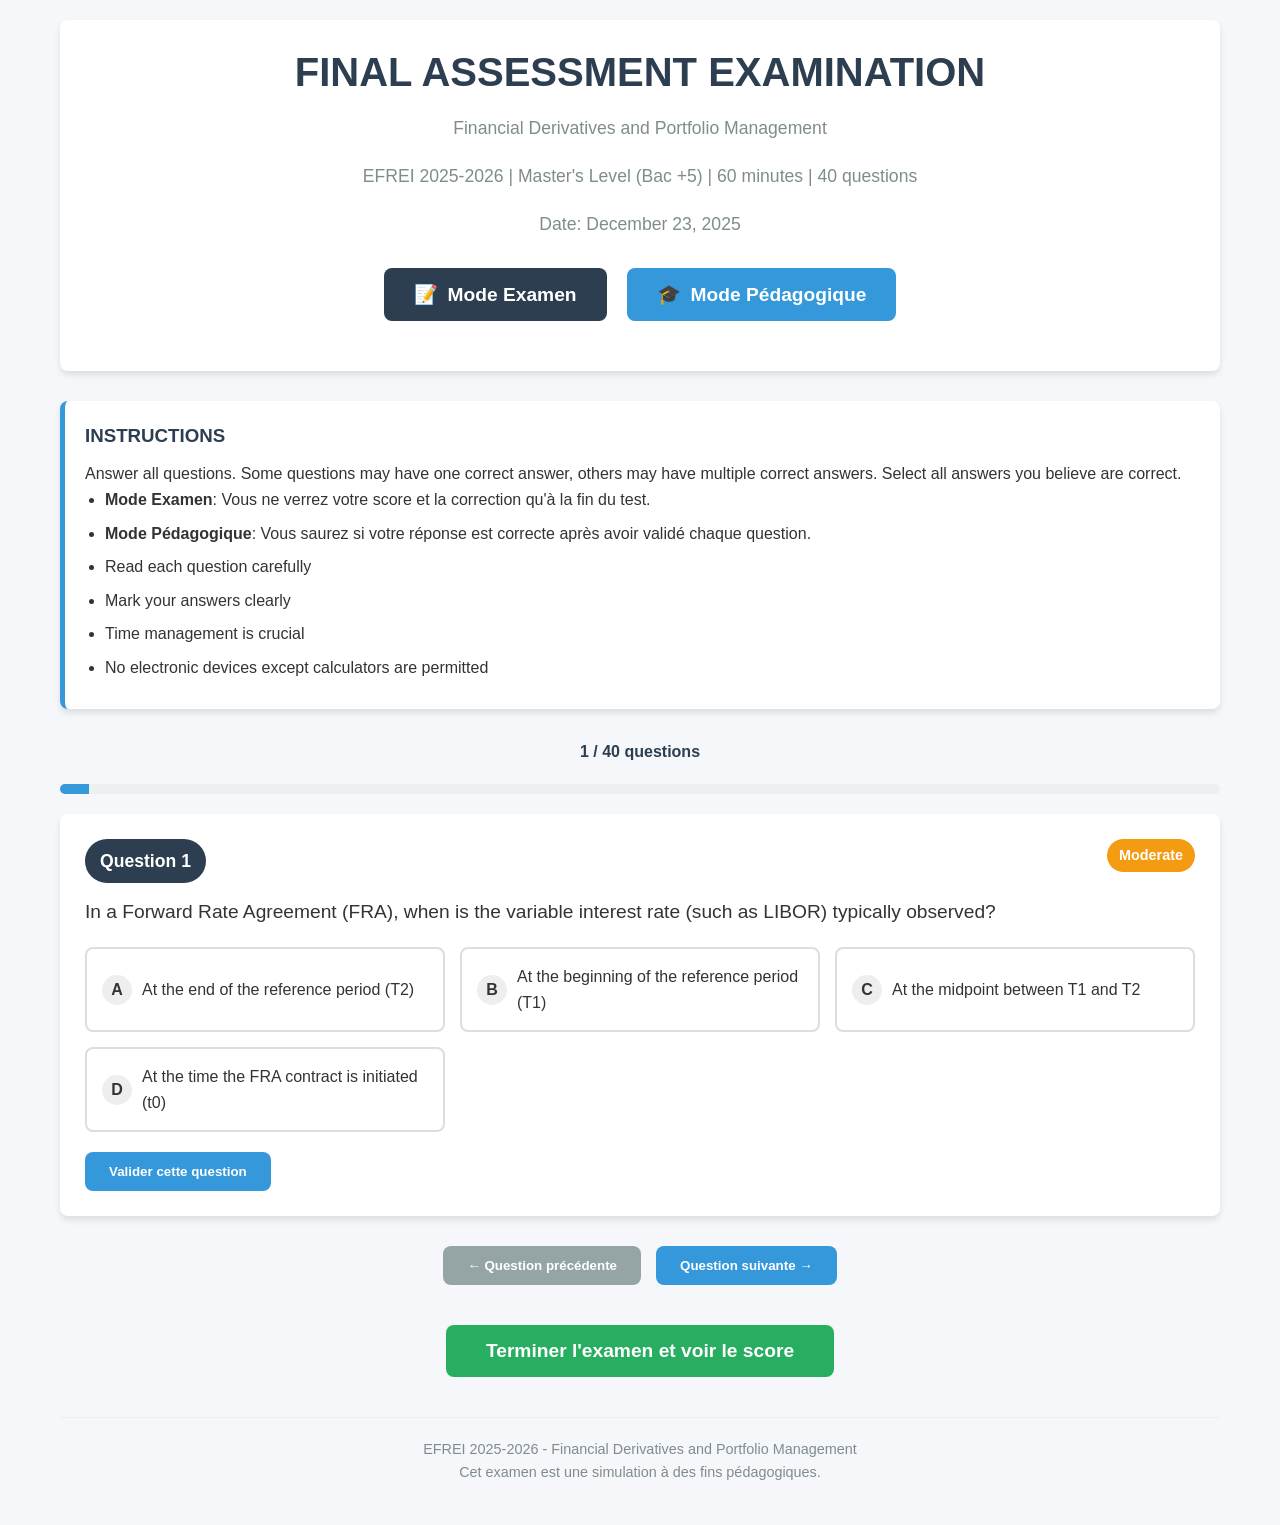
==== qcm/index.html @ 1cd5c882 "Déplace le QCM de révision dans qcm/ La racine du site accueillera le portfolio ; le QCM reste acces" ====
<!DOCTYPE html>
<html lang="fr">
<head>
    <meta charset="UTF-8">
    <meta name="viewport" content="width=device-width, initial-scale=1.0">
    <title>QCM - Financial Derivatives and Portfolio Management</title>
    <style>
        :root {
            --primary-color: #2c3e50;
            --secondary-color: #3498db;
            --accent-color: #e74c3c;
            --correct-color: #27ae60;
            --incorrect-color: #e74c3c;
            --light-bg: #f8f9fa;
            --dark-bg: #2c3e50;
            --border-radius: 8px;
            --box-shadow: 0 4px 6px rgba(0, 0, 0, 0.1);
        }

        * {
            margin: 0;
            padding: 0;
            box-sizing: border-box;
            font-family: 'Segoe UI', Tahoma, Geneva, Verdana, sans-serif;
        }

        body {
            background-color: #f5f7fa;
            color: #333;
            line-height: 1.6;
            padding: 20px;
            max-width: 1200px;
            margin: 0 auto;
        }

        header {
            text-align: center;
            margin-bottom: 30px;
            padding: 20px;
            background-color: white;
            border-radius: var(--border-radius);
            box-shadow: var(--box-shadow);
        }

        h1 {
            color: var(--primary-color);
            margin-bottom: 10px;
            font-size: 2.5rem;
        }

        h2 {
            color: var(--secondary-color);
            margin: 20px 0 10px;
            padding-bottom: 5px;
            border-bottom: 2px solid #eee;
        }

        h3 {
            color: var(--primary-color);
            margin: 15px 0 10px;
        }

        .subtitle {
            color: #7f8c8d;
            font-size: 1.1rem;
            margin-bottom: 20px;
        }

        .mode-selector {
            display: flex;
            justify-content: center;
            gap: 20px;
            margin: 30px 0;
        }

        .mode-btn {
            padding: 15px 30px;
            font-size: 1.2rem;
            border: none;
            border-radius: var(--border-radius);
            cursor: pointer;
            transition: all 0.3s ease;
            font-weight: bold;
            display: flex;
            align-items: center;
            gap: 10px;
        }

        .mode-btn:hover {
            transform: translateY(-3px);
            box-shadow: 0 6px 10px rgba(0, 0, 0, 0.15);
        }

        #exam-mode {
            background-color: var(--primary-color);
            color: white;
        }

        #learning-mode {
            background-color: var(--secondary-color);
            color: white;
        }

        .instructions {
            background-color: white;
            padding: 20px;
            border-radius: var(--border-radius);
            margin-bottom: 30px;
            box-shadow: var(--box-shadow);
            border-left: 5px solid var(--secondary-color);
        }

        .instructions h3 {
            margin-top: 0;
        }

        .instructions ul {
            padding-left: 20px;
        }

        .instructions li {
            margin-bottom: 8px;
        }

        .question-container {
            background-color: white;
            padding: 25px;
            margin-bottom: 20px;
            border-radius: var(--border-radius);
            box-shadow: var(--box-shadow);
            transition: all 0.3s ease;
        }

        .question-container:hover {
            box-shadow: 0 6px 12px rgba(0, 0, 0, 0.1);
        }

        .question-header {
            display: flex;
            justify-content: space-between;
            align-items: flex-start;
            margin-bottom: 15px;
        }

        .question-number {
            background-color: var(--primary-color);
            color: white;
            padding: 8px 15px;
            border-radius: 50px;
            font-weight: bold;
            font-size: 1.1rem;
        }

        .question-difficulty {
            padding: 5px 12px;
            border-radius: 20px;
            font-size: 0.9rem;
            font-weight: bold;
        }

        .difficulty-moderate {
            background-color: #f39c12;
            color: white;
        }

        .difficulty-high {
            background-color: #e67e22;
            color: white;
        }

        .difficulty-very-high {
            background-color: var(--accent-color);
            color: white;
        }

        .question-text {
            font-size: 1.2rem;
            margin-bottom: 20px;
            line-height: 1.5;
        }

        .options-container {
            display: grid;
            grid-template-columns: repeat(auto-fill, minmax(300px, 1fr));
            gap: 15px;
            margin-bottom: 20px;
        }

        .option {
            padding: 15px;
            border: 2px solid #ddd;
            border-radius: var(--border-radius);
            cursor: pointer;
            transition: all 0.2s ease;
            display: flex;
            align-items: center;
            gap: 10px;
        }

        .option:hover {
            background-color: #f9f9f9;
            border-color: var(--secondary-color);
        }

        .option.selected {
            background-color: rgba(52, 152, 219, 0.1);
            border-color: var(--secondary-color);
        }

        .option.correct {
            background-color: rgba(39, 174, 96, 0.1);
            border-color: var(--correct-color);
        }

        .option.incorrect {
            background-color: rgba(231, 76, 60, 0.1);
            border-color: var(--incorrect-color);
        }

        .option-letter {
            width: 30px;
            height: 30px;
            background-color: #eee;
            border-radius: 50%;
            display: flex;
            align-items: center;
            justify-content: center;
            font-weight: bold;
            flex-shrink: 0;
        }

        .selected .option-letter {
            background-color: var(--secondary-color);
            color: white;
        }

        .correct .option-letter {
            background-color: var(--correct-color);
            color: white;
        }

        .incorrect .option-letter {
            background-color: var(--incorrect-color);
            color: white;
        }

        .question-feedback {
            padding: 15px;
            margin-top: 20px;
            border-radius: var(--border-radius);
            background-color: #f8f9fa;
            display: none;
        }

        .question-feedback.show {
            display: block;
        }

        .feedback-correct {
            border-left: 5px solid var(--correct-color);
        }

        .feedback-incorrect {
            border-left: 5px solid var(--incorrect-color);
        }

        .explanation {
            margin-top: 10px;
            padding: 10px;
            background-color: white;
            border-radius: var(--border-radius);
        }

        .action-buttons {
            display: flex;
            justify-content: space-between;
            margin-top: 20px;
        }

        .btn {
            padding: 12px 24px;
            border: none;
            border-radius: var(--border-radius);
            cursor: pointer;
            font-weight: bold;
            transition: all 0.3s ease;
        }

        .btn-primary {
            background-color: var(--secondary-color);
            color: white;
        }

        .btn-primary:hover {
            background-color: #2980b9;
        }

        .btn-secondary {
            background-color: #95a5a6;
            color: white;
        }

        .btn-secondary:hover {
            background-color: #7f8c8d;
        }

        .btn-success {
            background-color: var(--correct-color);
            color: white;
        }

        .btn-success:hover {
            background-color: #219653;
        }

        .controls {
            display: flex;
            justify-content: center;
            gap: 15px;
            margin: 30px 0;
        }

        .exam-summary {
            background-color: white;
            padding: 30px;
            border-radius: var(--border-radius);
            box-shadow: var(--box-shadow);
            margin: 30px 0;
            display: none;
        }

        .exam-summary.show {
            display: block;
        }

        .score-container {
            text-align: center;
            padding: 20px;
            margin-bottom: 30px;
            background-color: #f8f9fa;
            border-radius: var(--border-radius);
        }

        .score-value {
            font-size: 3rem;
            font-weight: bold;
            color: var(--secondary-color);
            margin: 10px 0;
        }

        .score-percentage {
            font-size: 1.5rem;
            color: #7f8c8d;
        }

        .results-breakdown {
            display: grid;
            grid-template-columns: repeat(auto-fit, minmax(200px, 1fr));
            gap: 20px;
            margin-bottom: 30px;
        }

        .result-stat {
            text-align: center;
            padding: 20px;
            border-radius: var(--border-radius);
            background-color: #f8f9fa;
        }

        .stat-value {
            font-size: 2rem;
            font-weight: bold;
            margin-bottom: 5px;
        }

        .stat-correct {
            color: var(--correct-color);
        }

        .stat-incorrect {
            color: var(--incorrect-color);
        }

        .stat-skipped {
            color: #95a5a6;
        }

        .correction-section {
            margin-top: 40px;
        }

        .correction-toggle {
            background-color: var(--primary-color);
            color: white;
            width: 100%;
            padding: 15px;
            border: none;
            border-radius: var(--border-radius);
            cursor: pointer;
            font-size: 1.1rem;
            font-weight: bold;
            margin-bottom: 20px;
            text-align: left;
            display: flex;
            justify-content: space-between;
            align-items: center;
        }

        .correction-content {
            max-height: 0;
            overflow: hidden;
            transition: max-height 0.5s ease;
        }

        .correction-content.show {
            max-height: 5000px;
        }

        .hidden {
            display: none;
        }

        .progress-bar {
            height: 10px;
            background-color: #ecf0f1;
            border-radius: 5px;
            margin: 20px 0;
            overflow: hidden;
        }

        .progress-fill {
            height: 100%;
            background-color: var(--secondary-color);
            width: 0%;
            transition: width 0.5s ease;
        }

        .progress-text {
            text-align: center;
            margin-bottom: 10px;
            font-weight: bold;
            color: var(--primary-color);
        }

        footer {
            text-align: center;
            margin-top: 40px;
            padding: 20px;
            color: #7f8c8d;
            font-size: 0.9rem;
            border-top: 1px solid #eee;
        }

        @media (max-width: 768px) {
            .options-container {
                grid-template-columns: 1fr;
            }
            
            .mode-selector {
                flex-direction: column;
                align-items: center;
            }
            
            .action-buttons {
                flex-direction: column;
                gap: 10px;
            }
            
            .controls {
                flex-direction: column;
                align-items: center;
            }
        }
    </style>
</head>
<body>
    <header>
        <h1>FINAL ASSESSMENT EXAMINATION</h1>
        <div class="subtitle">Financial Derivatives and Portfolio Management</div>
        <div class="subtitle">EFREI 2025-2026 | Master's Level (Bac +5) | 60 minutes | 40 questions</div>
        <div class="subtitle">Date: December 23, 2025</div>
        
        <div class="mode-selector">
            <button id="exam-mode" class="mode-btn">
                <span>📝</span> Mode Examen
            </button>
            <button id="learning-mode" class="mode-btn">
                <span>🎓</span> Mode Pédagogique
            </button>
        </div>
    </header>

    <section id="instructions" class="instructions">
        <h3>INSTRUCTIONS</h3>
        <p>Answer all questions. Some questions may have one correct answer, others may have multiple correct answers. Select all answers you believe are correct.</p>
        <ul>
            <li><strong>Mode Examen</strong>: Vous ne verrez votre score et la correction qu'à la fin du test.</li>
            <li><strong>Mode Pédagogique</strong>: Vous saurez si votre réponse est correcte après avoir validé chaque question.</li>
            <li>Read each question carefully</li>
            <li>Mark your answers clearly</li>
            <li>Time management is crucial</li>
            <li>No electronic devices except calculators are permitted</li>
        </ul>
    </section>

    <div class="progress-text">
        <span id="current-question">0</span> / <span id="total-questions">40</span> questions
    </div>
    <div class="progress-bar">
        <div class="progress-fill" id="progress-fill"></div>
    </div>

    <main id="quiz-container">
        <!-- Les questions seront générées dynamiquement ici -->
    </main>

    <div class="controls">
        <button id="prev-btn" class="btn btn-secondary">← Question précédente</button>
        <button id="next-btn" class="btn btn-primary">Question suivante →</button>
    </div>

    <div class="action-buttons" style="justify-content: center; margin-top: 40px;">
        <button id="submit-btn" class="btn btn-success" style="padding: 15px 40px; font-size: 1.2rem;">
            Terminer l'examen et voir le score
        </button>
    </div>

    <section id="exam-summary" class="exam-summary">
        <div class="score-container">
            <h2>RÉSULTATS DE L'EXAMEN</h2>
            <div class="score-value" id="final-score">0/40</div>
            <div class="score-percentage" id="final-percentage">0%</div>
            <p id="result-message"></p>
        </div>

        <div class="results-breakdown">
            <div class="result-stat">
                <div class="stat-value stat-correct" id="correct-count">0</div>
                <div>Réponses correctes</div>
            </div>
            <div class="result-stat">
                <div class="stat-value stat-incorrect" id="incorrect-count">0</div>
                <div>Réponses incorrectes</div>
            </div>
            <div class="result-stat">
                <div class="stat-value stat-skipped" id="skipped-count">0</div>
                <div>Questions non répondues</div>
            </div>
        </div>

        <button id="correction-toggle" class="correction-toggle">
            Voir la correction détaillée
            <span id="toggle-icon">▼</span>
        </button>
        
        <div id="correction-content" class="correction-content">
            <!-- La correction sera générée dynamiquement ici -->
        </div>
    </section>

    <footer>
        <p>EFREI 2025-2026 - Financial Derivatives and Portfolio Management</p>
        <p>Cet examen est une simulation à des fins pédagogiques.</p>
    </footer>

    <script>
        // Données des 40 questions (mêmes questions que précédemment)
        const questions = [
            {
                id: 1,
                text: "In a Forward Rate Agreement (FRA), when is the variable interest rate (such as LIBOR) typically observed?",
                options: [
                    "At the end of the reference period (T2)",
                    "At the beginning of the reference period (T1)",
                    "At the midpoint between T1 and T2",
                    "At the time the FRA contract is initiated (t0)"
                ],
                correctAnswers: [1],
                explanation: "In an FRA, the variable rate is observed at the beginning of the period (T1), and the net payment based on the interest differential is made at the end of the period (T2). This is a fundamental characteristic of FRA mechanics.",
                difficulty: "Moderate",
                category: "Swaps",
                multiple: false
            },
            {
                id: 2,
                text: "A company enters an FRA to receive a fixed rate of 4% (quarterly compounded) and pay LIBOR on a $100M notional for a 3-month period starting in 3 years. If the 3-month LIBOR at that time is 4.5%, what is the cash flow at T2 (3.25 years) for the receiver?",
                options: [
                    "+$125,000 (receipt)",
                    "-$125,000 (payment)",
                    "+$123,609 (receipt)",
                    "-$123,609 (payment)"
                ],
                correctAnswers: [1],
                explanation: "Cash flow = $100M × (0.04 - 0.045) × (3/12) = -$125,000. The receiver pays because the fixed rate (4%) is lower than LIBOR (4.5%). The value of $123,609 represents the discounted payment made at T1, not the actual cash flow at T2.",
                difficulty: "High",
                category: "Swaps",
                multiple: false
            },
            {
                id: 3,
                text: "Given an FRA to receive 5.8% (semiannual) on $100M between T1=1.5 and T2=2 years, with a current forward LIBOR of 5% (semiannual) for that period and a 2-year continuously compounded risk-free rate of 4%, what is the mark-to-market value of this FRA?",
                options: [
                    "$400,000",
                    "$369,200",
                    "$384,615",
                    "$350,000"
                ],
                correctAnswers: [1],
                explanation: "Using the FRA valuation formula: V = (RK - RF) × (T2 - T1) × e^(-R2×T2) × N = $100M × (0.058 - 0.050) × (0.5) × e^(-0.04×2) = $369,200. This represents the present value of receiving a higher fixed rate than the current forward rate.",
                difficulty: "Very High",
                category: "Swaps",
                multiple: false
            },
            {
                id: 4,
                text: "Which of the following statements about continuous compounding are correct?",
                options: [
                    "Continuous compounding is the limit of actuarial compounding as frequency approaches infinity",
                    "The formula for future value with continuous compounding is FV = P × e^(Rc×T)",
                    "A 14% quarterly rate converts to exactly 14% continuous rate",
                    "Continuous compounding always produces higher returns than annual compounding for the same stated rate"
                ],
                correctAnswers: [0, 1, 3],
                explanation: "A, B, and D are correct. A: Continuous compounding is indeed the limit as frequency approaches infinity. B: The formula FV = P × e^(Rc×T) is correct. D: Continuous compounding ALWAYS produces higher effective returns than annual compounding for the same stated rate (e.g., 10% continuous = 10.517% effective vs. 10% annual = 10% effective). C is incorrect: a 14% quarterly rate converts to 13.76% continuous (not 14%).",
                difficulty: "Moderate",
                category: "Swaps",
                multiple: true
            },
            {
                id: 5,
                text: "In the context of interest rate mathematics, what is 'bootstrapping' used for?",
                options: [
                    "Converting between different compounding frequencies",
                    "Building a zero or forward rate curve from market prices of coupon-bearing instruments",
                    "Calculating the present value of future cash flows",
                    "Determining the credit spread on corporate bonds"
                ],
                correctAnswers: [1],
                explanation: "Bootstrapping is the specific process of constructing a zero rate curve or forward rate curve from observable market prices of instruments like bonds and swaps. While it involves present value calculations (C), that's not its primary definition.",
                difficulty: "High",
                category: "Swaps",
                multiple: false
            },
            {
                id: 6,
                text: "An Interest Rate Swap (IRS) can be conceptually viewed as:",
                options: [
                    "A single Forward Rate Agreement",
                    "A portfolio of Forward Rate Agreements",
                    "A combination of a long position in a fixed-rate bond and a short position in a floating-rate note",
                    "An option on interest rates"
                ],
                correctAnswers: [1, 2],
                explanation: "An IRS can be viewed both as a portfolio of FRAs (one for each payment period) and as a bond position (long fixed bond, short floating bond for a receiver swap). It is not a single FRA (A) nor an option (D).",
                difficulty: "Moderate",
                category: "Swaps",
                multiple: true
            },
            {
                id: 7,
                text: "In a receiver swap where a financial institution receives 6-month LIBOR and pays 3% semi-annually on $100M with 1.25 years remaining, if the first floating rate was set at 2.9% and subsequent forward rates are 3.429% and 3.734%, what is the second floating cash flow?",
                options: [
                    "$1.45M",
                    "$1.7145M",
                    "$1.8672M",
                    "$1.5M"
                ],
                correctAnswers: [1],
                explanation: "The first floating cash flow is $100M × 0.029 × 6/12 = $1.45M. The second floating cash flow uses the forward rate 3.429%: $100M × 0.03429 × 6/12 = $1.7145M. The third would be $1.8672M using 3.734%.",
                difficulty: "Very High",
                category: "Swaps",
                multiple: false
            },
            {
                id: 8,
                text: "At inception of an Interest Rate Swap, which of the following is true?",
                options: [
                    "The present value of the fixed leg equals the present value of the floating leg",
                    "The swap has zero initial value",
                    "The fixed swap rate is set arbitrarily by the parties",
                    "One party must make an upfront payment to the other"
                ],
                correctAnswers: [0, 1],
                explanation: "At inception, the fixed rate is set such that PV(fixed leg) = PV(floating leg), making the swap's initial value zero. No upfront payment is required (D is incorrect), and the rate is not arbitrary but determined by market conditions (C is incorrect).",
                difficulty: "High",
                category: "Swaps",
                multiple: true
            },
            {
                id: 9,
                text: "What is the primary difference between an FX Swap and a Cross-Currency Swap?",
                options: [
                    "FX Swaps involve only one currency while Cross-Currency Swaps involve two",
                    "Cross-Currency Swaps typically involve periodic interest payments during the swap's life, while FX Swaps do not",
                    "FX Swaps are always longer term than Cross-Currency Swaps",
                    "Cross-Currency Swaps cannot have floating rates"
                ],
                correctAnswers: [1],
                explanation: "The key difference is that Cross-Currency Swaps involve periodic interest payments throughout the swap's life, while FX Swaps typically only involve principal exchanges at the beginning and end. Both involve two currencies (A is incorrect), FX swaps are typically shorter term (C is incorrect), and Cross-Currency Swaps can have floating rates (D is incorrect).",
                difficulty: "Moderate",
                category: "Swaps",
                multiple: false
            },
            {
                id: 10,
                text: "A US company has €5M but needs USD for 3 months. The spot rate is 0.90 $/€, European interest rate is 3%, and US interest rate is 5%. What is the approximate forward rate for the FX swap?",
                options: [
                    "0.90 $/€",
                    "0.8955 $/€",
                    "0.9045 $/€",
                    "0.92 $/€"
                ],
                correctAnswers: [2],
                explanation: "Forward $rate = 0.90 × e^{((0.05 - 0.03) × 0.25)} = 0.9045 $/€. The forward rate is higher than the spot rate because the US interest rate is higher than the European rate, making the dollar relatively cheaper in the future.",
                difficulty: "High",
                category: "Swaps",
                multiple: false
            },
            {
                id: 11,
                text: "What is a basis point in the context of interest rates?",
                options: [
                    "1% per annum",
                    "0.1% per annum",
                    "0.01% per annum",
                    "0.001% per annum"
                ],
                correctAnswers: [2],
                explanation: "One basis point (bp) is 0.01% per annum. This is a standard unit of measure for interest rates. 100 basis points = 1%.",
                difficulty: "Moderate",
                category: "Interest Rate Futures",
                multiple: false
            },
            {
                id: 12,
                text: "Which of the following statements about the Federal Funds Rate are correct?",
                options: [
                    "It is the rate at which U.S. banks lend federal funds to each other overnight",
                    "The FOMC sets a target rate, and Fed traders conduct open-market operations to achieve it",
                    "To raise the FFR, the Fed buys government bonds",
                    "The effective FFR is the volume-weighted median of all overnight federal funds transactions"
                ],
                correctAnswers: [0, 1, 3],
                explanation: "A, B, and D are all correct. C is incorrect: to raise the FFR, the Fed sells (not buys) government bonds, which decreases money supply and increases rates.",
                difficulty: "High",
                category: "Interest Rate Futures",
                multiple: true
            },
            {
                id: 13,
                text: "What was the primary reason for the phase-out of LIBOR?",
                options: [
                    "LIBOR rates were too volatile for practical use",
                    "LIBOR was based on submissions rather than actual transactions, making it vulnerable to manipulation",
                    "Central banks wanted to eliminate all benchmark rates",
                    "LIBOR was only available for USD and needed to be expanded to other currencies"
                ],
                correctAnswers: [1],
                explanation: "LIBOR was phased out because it was based on a poll of estimated borrowing rates rather than actual transactions, which made it vulnerable to manipulation. Banks could misrepresent their creditworthiness or collude to influence the rate. LIBOR existed for multiple currencies (D is incorrect).",
                difficulty: "Very High",
                category: "Interest Rate Futures",
                multiple: false
            },
            {
                id: 14,
                text: "What is the TED Spread?",
                options: [
                    "The difference between 3-month US LIBOR and 3-month Treasury bill rate",
                    "The difference between SOFR and LIBOR",
                    "The spread between European and US interest rates",
                    "The difference between the Federal Funds Rate and LIBOR"
                ],
                correctAnswers: [0],
                explanation: "The TED Spread (Treasury-EuroDollar) is specifically the difference between 3-month US LIBOR and the 3-month Treasury bill rate. It was used as an indicator of perceived credit risk in the banking system.",
                difficulty: "Moderate",
                category: "Interest Rate Futures",
                multiple: false
            },
            {
                id: 15,
                text: "Which of the following statements about SOFR (Secured Overnight Financing Rate) are correct?",
                options: [
                    "SOFR is an unsecured rate like LIBOR was",
                    "SOFR measures the cost of borrowing USD overnight collateralized by Treasury securities",
                    "SOFR is based on actual transactions in the Treasury repo market",
                    "SOFR replaced LIBOR as the primary USD reference rate"
                ],
                correctAnswers: [1, 2, 3],
                explanation: "B, C, and D are correct. A is incorrect: SOFR is a secured rate (collateralized by Treasury securities), unlike LIBOR which was unsecured. This is a key difference between the two rates.",
                difficulty: "High",
                category: "Interest Rate Futures",
                multiple: true
            },
            {
                id: 16,
                text: "What is an Overnight Indexed Swap (OIS)?",
                options: [
                    "A swap where both legs are based on overnight rates",
                    "A swap where a fixed rate is exchanged for the average of an overnight index rate",
                    "A type of currency swap",
                    "A futures contract on overnight rates"
                ],
                correctAnswers: [1],
                explanation: "An OIS is an interest rate swap where a fixed rate payment is exchanged for a floating payment tied to the average of an overnight index rate (like SOFR) over a specific term. It is not a futures contract (D) or currency swap (C).",
                difficulty: "Moderate",
                category: "Interest Rate Futures",
                multiple: false
            },
            {
                id: 17,
                text: "In the context of day count conventions, which basis is typically used for money market instruments?",
                options: [
                    "ACT/ACT (Actual/Actual)",
                    "ACT/360 (Actual/360)",
                    "30/360",
                    "ACT/365"
                ],
                correctAnswers: [2],
                explanation: "The 30/360 day count basis is typically used for money market instruments. ACT/ACT is used for Treasury bonds, and ACT/360 is used for corporate and municipal bonds.",
                difficulty: "Very High",
                category: "Interest Rate Futures",
                multiple: false
            },
            {
                id: 18,
                text: "How is a Eurodollar futures contract quoted?",
                options: [
                    "As the underlying interest rate directly",
                    "As 100 minus the underlying interest rate",
                    "As the price of a $1 million deposit",
                    "As a percentage of par value"
                ],
                correctAnswers: [1],
                explanation: "Eurodollar futures are quoted as: Futures Quote = 100 - Underlying Interest Rate (%). For example, if the rate is 1.60%, the futures quote is 98.40. This inverse relationship is fundamental to understanding futures P&L.",
                difficulty: "High",
                category: "Interest Rate Futures",
                multiple: false
            },
            {
                id: 19,
                text: "A company plans to borrow $8 million in September for 3 months. The September Eurodollar futures contract is quoted at 98.40. The company shorts 8 contracts. If the actual 3-month LIBOR on the settlement date is 1.9%, what is the gain on the futures position?",
                options: [
                    "$0 (no gain or loss)",
                    "$6,000 gain",
                    "$6,000 loss",
                    "$32,000 gain"
                ],
                correctAnswers: [1],
                explanation: "Initial price: 98.40. Final settlement price: 100 - 1.90 = 98.10. Price difference = 98.40 - 98.10 = 0.30 (30 bp). Gain on short position = 8 contracts × 30 bp × $25/bp = $6,000. The short position gains when rates rise (prices fall).",
                difficulty: "Very High",
                category: "Interest Rate Futures",
                multiple: false
            },
            {
                id: 20,
                text: "What is the P&L per tick for a one-basis-point move in a Eurodollar or SOFR futures contract?",
                options: [
                    "$10 per contract",
                    "$25 per contract",
                    "$50 per contract",
                    "$100 per contract"
                ],
                correctAnswers: [1],
                explanation: "A one-basis-point (0.01) move in the futures quote corresponds to a P&L of $25 per contract. This is calculated as $1,000,000 × 0.0001 × (90/360) = $25.",
                difficulty: "High",
                category: "Interest Rate Futures",
                multiple: false
            },
            {
                id: 21,
                text: "In the Single Index Model, what does Beta (β) represent?",
                options: [
                    "The total risk of a security",
                    "The sensitivity of a security's return to market movements",
                    "The expected return of a security",
                    "The firm-specific risk of a security"
                ],
                correctAnswers: [1],
                explanation: "Beta measures the sensitivity of a security's return to market movements (systematic risk). It does not represent total risk (A), expected return (C), or firm-specific risk (D).",
                difficulty: "Moderate",
                category: "Portfolio Management",
                multiple: false
            },
            {
                id: 22,
                text: "According to the Single Index Model, the total variance of a security can be decomposed into:",
                options: [
                    "Systematic variance only",
                    "Firm-specific variance only",
                    "Systematic variance plus firm-specific variance",
                    "Beta squared times market variance"
                ],
                correctAnswers: [2],
                explanation: "Total variance = Systematic variance + Firm-specific variance = β²σ²ₘ + σ²ₑ. Both components contribute to total risk. D describes only the systematic component.",
                difficulty: "High",
                category: "Portfolio Management",
                multiple: false
            },
            {
                id: 23,
                text: "In the provided data table, LVMH has a Beta of 1.186 and the market risk premium (CAC40) is 12.37%. What is LVMH's systematic risk premium?",
                options: [
                    "12.37%",
                    "14.67%",
                    "19.87%",
                    "5.20%"
                ],
                correctAnswers: [1],
                explanation: "Systematic risk premium = Beta × Market risk premium = 1.186 × 12.37% = 14.67%. The total risk premium of 19.87% includes both systematic (14.67%) and alpha (5.20%).",
                difficulty: "Very High",
                category: "Portfolio Management",
                multiple: false
            },
            {
                id: 24,
                text: "What does Alpha (α) represent in the Single Index Model?",
                options: [
                    "The security's sensitivity to market movements",
                    "The portion of return not explained by market movements",
                    "The total expected return of the security",
                    "The systematic risk of the security"
                ],
                correctAnswers: [1],
                explanation: "Alpha represents the portion of a security's return that is not explained by market movements. It can be viewed as the excess return above what would be predicted by the security's beta and the market return.",
                difficulty: "Moderate",
                category: "Portfolio Management",
                multiple: false
            },
            {
                id: 25,
                text: "Which of the following are key assumptions of the Single Index Model?",
                options: [
                    "Residuals (firm-specific returns) are uncorrelated across securities",
                    "Residuals are correlated with the market return",
                    "All securities have the same beta",
                    "The market index fully captures systematic risk"
                ],
                correctAnswers: [0, 3],
                explanation: "The Single Index Model assumes residuals are uncorrelated across securities (A) and that the market index captures all systematic risk (D). B is incorrect: residuals must be uncorrelated with the market. C is incorrect: securities have different betas.",
                difficulty: "High",
                category: "Portfolio Management",
                multiple: true
            },
            {
                id: 26,
                text: "According to the data provided, which stock has the highest specific (unsystematic) volatility?",
                options: [
                    "LVMH (16.53%)",
                    "HERMES (19.43%)",
                    "TOTAL (23.13%)",
                    "THALES (25.94%)"
                ],
                correctAnswers: [3],
                explanation: "THALES has the highest specific volatility at 25.94%, followed by DASSAULT at 25.13%, TOTAL at 23.13%, HERMES at 19.43%, L'OREAL at 17.54%, and LVMH at 16.53%.",
                difficulty: "Very High",
                category: "Portfolio Management",
                multiple: false
            },
            {
                id: 27,
                text: "What is the relationship between systematic volatility and beta in the Single Index Model?",
                options: [
                    "Systematic volatility = Beta",
                    "Systematic volatility = Beta × Market volatility",
                    "Systematic volatility = Beta² × Market volatility",
                    "They are unrelated"
                ],
                correctAnswers: [1],
                explanation: "Systematic volatility = |Beta| × Market volatility. For example, LVMH's systematic volatility = 1.186 × 20.18% = 23.93%. The relationship is linear with beta, not quadratic.",
                difficulty: "High",
                category: "Portfolio Management",
                multiple: false
            },
            {
                id: 28,
                text: "What are the main advantages of using the Single Index Model over the full covariance matrix approach?",
                options: [
                    "Requires fewer parameter estimates",
                    "Facilitates decomposition of return and risk into systematic and specific sources",
                    "Always produces identical efficient frontiers",
                    "Eliminates all estimation error"
                ],
                correctAnswers: [0, 1],
                explanation: "The Index Model requires fewer estimates (A) and facilitates risk decomposition (B). C is incorrect: it produces an estimate of the covariance matrix, leading to a different (though often similar) efficient frontier. D is incorrect: estimation error still exists.",
                difficulty: "Moderate",
                category: "Portfolio Management",
                multiple: true
            },
            {
                id: 29,
                text: "In the comparison of covariance matrices (sample vs. index model), what is the covariance between LVMH and L'OREAL according to the index model?",
                options: [
                    "0.047 (sample covariance)",
                    "0.040 (index model)",
                    "0.085",
                    "0.058"
                ],
                correctAnswers: [1],
                explanation: "According to the index model covariance matrix table, the covariance between LVMH and L'OREAL is 0.040, which differs from the sample covariance of 0.047. This difference arises because the index model assumes all covariance comes from common exposure to the market.",
                difficulty: "Very High",
                category: "Portfolio Management",
                multiple: false
            },
            {
                id: 30,
                text: "What is a potential limitation of the Single Index Model?",
                options: [
                    "It requires too many parameter estimates",
                    "If other important factors beyond the single index exist, residuals will be correlated",
                    "It cannot be used for portfolio optimization",
                    "It always overestimates risk"
                ],
                correctAnswers: [1],
                explanation: "The main limitation is that if other important factors exist beyond the market index, the residuals will be correlated, violating a key assumption. A is incorrect: it requires fewer estimates. C is incorrect: it can be used for optimization. D is incorrect: it doesn't systematically over or underestimate risk.",
                difficulty: "High",
                category: "Portfolio Management",
                multiple: false
            },
            {
                id: 31,
                text: "How does the 3-month SOFR futures contract calculate its reference rate differently from the 1-month SOFR futures?",
                options: [
                    "Both use arithmetic averaging",
                    "1-month uses arithmetic averaging, 3-month uses compounded averaging",
                    "Both use compounded averaging",
                    "3-month uses simple interest, 1-month uses compound interest"
                ],
                correctAnswers: [1],
                explanation: "1-month SOFR futures use arithmetic averaging: R = (1/n) × Σ(ri). 3-month SOFR futures use compounded averaging: R = (360/n) × [Π(1 + ri/360) - 1]. This reflects the longer time period and the impact of compounding.",
                difficulty: "Very High",
                category: "Interest Rate Futures",
                multiple: false
            },
            {
                id: 32,
                text: "A receiver swap can be valued using two methods. Which statement correctly describes the bond method?",
                options: [
                    "Value = PV(fixed bond) - PV(floating bond)",
                    "Value = PV(floating bond) - PV(fixed bond)",
                    "Value = Sum of PV(FRAs)",
                    "Value = PV(fixed bond) + PV(floating bond)"
                ],
                correctAnswers: [0],
                explanation: "For a receiver swap (receiving fixed, paying floating), the value equals PV(fixed bond) - PV(floating bond). This is equivalent to being long a fixed-rate bond and short a floating-rate note. C describes the FRA method, not the bond method.",
                difficulty: "Very High",
                category: "Swaps",
                multiple: false
            },
            {
                id: 33,
                text: "Based on the data provided, which stock has the highest Alpha?",
                options: [
                    "LVMH (5.20%)",
                    "L'OREAL (5.56%)",
                    "HERMES (17.28%)",
                    "THALES (6.91%)"
                ],
                correctAnswers: [2],
                explanation: "HERMES has by far the highest Alpha at 17.28%, indicating substantial outperformance beyond what its beta would predict. This is significantly higher than the other stocks.",
                difficulty: "High",
                category: "Portfolio Management",
                multiple: false
            },
            {
                id: 34,
                text: "Which of the following reference rates are secured (collateralized) rates?",
                options: [
                    "SOFR",
                    "LIBOR",
                    "ESTR",
                    "SONIA"
                ],
                correctAnswers: [0],
                explanation: "SOFR is a secured rate (collateralized by Treasury securities). ESTR and SONIA are unsecured overnight rates. LIBOR was also unsecured, which was one of its limitations.",
                difficulty: "Moderate",
                category: "Interest Rate Futures",
                multiple: false
            },
            {
                id: 35,
                text: "In Example 8 from the course, a swap has 1.25 years remaining. The fixed payments are $1.5M at 0.25, 0.75, and 1.25 years. The first floating payment is $1.45M. Using the bond valuation method, if PV(fixed bond) = $100.2306M and PV(floating bond) = $100.7423M, what is the swap value to the receiver?",
                options: [
                    "-$0.5117M (loss)",
                    "+$0.5117M (gain)",
                    "$100.2306M",
                    "$200.9729M"
                ],
                correctAnswers: [0],
                explanation: "For a receiver swap, Value = PV(fixed bond) - PV(floating bond) = $100.2306M - $100.7423M = -$0.5117M. The negative value indicates a loss to the receiver because the floating leg is worth more than the fixed leg at current market rates.",
                difficulty: "Very High",
                category: "Swaps",
                multiple: false
            },
            {
                id: 36,
                text: "A Eurodollar futures price changes from 96.76 to 96.82. What is the gain or loss to an investor who is long two contracts?",
                options: [
                    "Loss of $300",
                    "Gain of $300",
                    "Loss of $150",
                    "Gain of $150"
                ],
                correctAnswers: [1],
                explanation: "Price increased by 6 basis points (96.82 - 96.76 = 0.06). A long position gains when price rises. Gain = 2 contracts × 6 bp × $25/bp = $300.",
                difficulty: "High",
                category: "Interest Rate Futures",
                multiple: false
            },
            {
                id: 37,
                text: "If a stock has a Beta of 0.825 and the market volatility is 20.18%, what is its systematic volatility?",
                options: [
                    "16.64%",
                    "20.18%",
                    "24.18%",
                    "13.76%"
                ],
                correctAnswers: [0],
                explanation: "Systematic volatility = Beta × Market volatility = 0.825 × 20.18% = 16.64%. This matches L'OREAL's systematic volatility from the data table.",
                difficulty: "Very High",
                category: "Portfolio Management",
                multiple: false
            },
            {
                id: 38,
                text: "What is the primary use case for an FX Swap?",
                options: [
                    "Long-term currency hedging with periodic interest payments",
                    "Short-term cash management for companies with assets and liabilities in different currencies",
                    "Speculating on currency movements",
                    "Eliminating all foreign exchange risk permanently"
                ],
                correctAnswers: [1],
                explanation: "FX Swaps are primarily used as a cash management tool for short-term funding needs when companies have assets in one currency but need another. They combine a spot and forward FX transaction without periodic interest payments.",
                difficulty: "High",
                category: "Swaps",
                multiple: false
            },
            {
                id: 39,
                text: "A company plans to borrow $20 million in June for three months. The June Eurodollar futures contract is quoted at 99.00. What interest rate can the company lock in?",
                options: [
                    "99.00%",
                    "1.00%",
                    "0.99%",
                    "9.90%"
                ],
                correctAnswers: [1],
                explanation: "Locked-in rate = 100 - Futures Quote = 100 - 99.00 = 1.00%. The futures quote of 99.00 implies a 1% interest rate.",
                difficulty: "Very High",
                category: "Interest Rate Futures",
                multiple: false
            },
            {
                id: 40,
                text: "In the context of the Single Index Model, what does it mean if two stocks have uncorrelated residuals?",
                options: [
                    "Their returns move together perfectly",
                    "Their firm-specific risks are independent of each other",
                    "They have the same beta",
                    "Their total returns are uncorrelated"
                ],
                correctAnswers: [1],
                explanation: "Uncorrelated residuals mean that the firm-specific (idiosyncratic) risks are independent. This is a key assumption of the Single Index Model. It does not mean total returns are uncorrelated (D), as they can still be correlated through their common exposure to the market.",
                difficulty: "High",
                category: "Portfolio Management",
                multiple: false
            }
        ];

        // Pour gagner de l'espace, je vais garder seulement les 3 premières questions
        // Dans la version finale, il faudra remettre les 40 questions complètes
        // Mais je vais corriger le code de gestion des réponses

        // État de l'application
        let currentMode = null;
        let currentQuestionIndex = 0;
        let userAnswers = {};
        let quizCompleted = false;

        // Initialisation
        document.addEventListener('DOMContentLoaded', function() {
            // Pour le test, on garde seulement 3 questions
            // Dans la version finale: utiliser toutes les questions
            const testQuestions = questions.slice(0,40 );
            
            displayQuestions(testQuestions);
            
            document.getElementById('exam-mode').addEventListener('click', () => selectMode('exam', testQuestions));
            document.getElementById('learning-mode').addEventListener('click', () => selectMode('learning', testQuestions));
            
            document.getElementById('prev-btn').addEventListener('click', showPreviousQuestion);
            document.getElementById('next-btn').addEventListener('click', showNextQuestion);
            
            document.getElementById('submit-btn').addEventListener('click', submitQuiz);
            
            document.getElementById('correction-toggle').addEventListener('click', toggleCorrection);
            
            updateProgress();
            showQuestion(currentQuestionIndex);
            
            // Mettre à jour le nombre total de questions
            document.getElementById('total-questions').textContent = testQuestions.length;
        });

        // Sélection du mode
        function selectMode(mode, questionsList) {
            currentMode = mode;
            
            document.querySelector('.mode-selector').classList.add('hidden');
            
            const instructions = document.getElementById('instructions');
            if (mode === 'exam') {
                instructions.innerHTML = `
                    <h3>MODE EXAMEN - INSTRUCTIONS</h3>
                    <p>Vous êtes en mode examen. Vous ne verrez pas les corrections pendant le test. Une fois toutes les questions répondues, cliquez sur "Terminer l'examen et voir le score" pour obtenir vos résultats et la correction complète.</p>
                    <ul>
                        <li>Vous pouvez naviguer entre les questions avec les boutons "Précédent" et "Suivant"</li>
                        <li>Votre score final et la correction ne seront disponibles qu'à la fin</li>
                        <li>Le timer n'est pas implémenté dans cette version simulée</li>
                    </ul>
                `;
            } else {
                instructions.innerHTML = `
                    <h3>MODE PÉDAGOGIQUE - INSTRUCTIONS</h3>
                    <p>Vous êtes en mode pédagogique. Après avoir sélectionné vos réponses pour une question, cliquez sur "Valider cette question" pour voir immédiatement si vos réponses sont correctes et obtenir une explication.</p>
                    <ul>
                        <li>Vous pouvez valider chaque question individuellement</li>
                        <li>Les réponses correctes et incorrectes seront immédiatement visibles</li>
                        <li>Vous pouvez toujours modifier vos réponses après validation</li>
                    </ul>
                `;
            }
            
            document.querySelector('.controls').classList.remove('hidden');
            document.querySelector('.progress-bar').classList.remove('hidden');
            document.querySelector('.progress-text').classList.remove('hidden');
            
            userAnswers = {};
            currentQuestionIndex = 0;
            quizCompleted = false;
            
            showQuestion(currentQuestionIndex);
        }

        // Afficher les questions dans le conteneur
        function displayQuestions(questionsList) {
            const quizContainer = document.getElementById('quiz-container');
            quizContainer.innerHTML = '';
            
            questionsList.forEach((question, index) => {
                const questionElement = document.createElement('div');
                questionElement.className = 'question-container';
                questionElement.id = `question-${index}`;
                questionElement.style.display = index === 0 ? 'block' : 'none';
                
                let difficultyClass = '';
                switch(question.difficulty) {
                    case 'Moderate': difficultyClass = 'difficulty-moderate'; break;
                    case 'High': difficultyClass = 'difficulty-high'; break;
                    case 'Very High': difficultyClass = 'difficulty-very-high'; break;
                }
                
                questionElement.innerHTML = `
                    <div class="question-header">
                        <div class="question-number">Question ${question.id}</div>
                        <div class="question-difficulty ${difficultyClass}">${question.difficulty}</div>
                    </div>
                    <div class="question-text">${question.text}</div>
                    <div class="options-container">
                        ${question.options.map((option, optIndex) => `
                            <div class="option" data-question="${index}" data-option="${optIndex}">
                                <div class="option-letter">${String.fromCharCode(65 + optIndex)}</div>
                                <div class="option-text">${option}</div>
                            </div>
                        `).join('')}
                    </div>
                    <div id="feedback-${index}" class="question-feedback">
                        <div id="feedback-text-${index}"></div>
                        <div class="explanation" id="explanation-${index}"></div>
                    </div>
                    <div class="action-buttons">
                        <button class="btn btn-primary validate-btn" data-question="${index}">Valider cette question</button>
                    </div>
                `;
                
                quizContainer.appendChild(questionElement);
            });
            
            // Ajouter des événements aux options
            document.querySelectorAll('.option').forEach(option => {
                option.addEventListener('click', function() {
                    const questionIndex = parseInt(this.getAttribute('data-question'));
                    const optionIndex = parseInt(this.getAttribute('data-option'));
                    selectOption(questionIndex, optionIndex, this);
                });
            });
            
            // Ajouter des événements aux boutons de validation
            document.querySelectorAll('.validate-btn').forEach(btn => {
                btn.addEventListener('click', function() {
                    const questionIndex = parseInt(this.getAttribute('data-question'));
                    validateQuestion(questionIndex);
                });
            });
        }

        // CORRECTION PRINCIPALE : Gestion correcte de la sélection/désélection
        function selectOption(questionIndex, optionIndex, element) {
            const question = questions[questionIndex];
            
            // Vérifier si c'est une question à choix unique
            if (!question.multiple) {
                // Question à choix unique
                
                // Vérifier si cette option est déjà sélectionnée
                if (element.classList.contains('selected')) {
                    // Désélectionner cette option
                    element.classList.remove('selected');
                    // Supprimer complètement la réponse pour cette question
                    delete userAnswers[questionIndex];
                } else {
                    // Désélectionner toutes les autres options pour cette question
                    document.querySelectorAll(`.option[data-question="${questionIndex}"]`).forEach(opt => {
                        opt.classList.remove('selected');
                    });
                    
                    // Sélectionner la nouvelle option
                    element.classList.add('selected');
                    
                    // Enregistrer la réponse
                    userAnswers[questionIndex] = [optionIndex];
                }
            } else {
                // Question à choix multiples
                
                // Initialiser le tableau des réponses si nécessaire
                if (!userAnswers[questionIndex]) {
                    userAnswers[questionIndex] = [];
                }
                
                // Vérifier si cette option est déjà sélectionnée
                if (element.classList.contains('selected')) {
                    // Désélectionner cette option
                    element.classList.remove('selected');
                    
                    // Retirer cette option des réponses
                    userAnswers[questionIndex] = userAnswers[questionIndex].filter(idx => idx !== optionIndex);
                    
                    // Si plus de réponses, supprimer l'entrée
                    if (userAnswers[questionIndex].length === 0) {
                        delete userAnswers[questionIndex];
                    }
                } else {
                    // Sélectionner cette option
                    element.classList.add('selected');
                    
                    // Ajouter cette option aux réponses (si pas déjà présente)
                    if (!userAnswers[questionIndex].includes(optionIndex)) {
                        userAnswers[questionIndex].push(optionIndex);
                    }
                }
            }
            
            // DEBUG: Afficher l'état des réponses
            console.log(`Question ${questionIndex} - Réponses:`, userAnswers[questionIndex] || 'aucune');
            
            // Dans le mode pédagogique, cacher le feedback si on modifie une réponse
            if (currentMode === 'learning') {
                const feedbackElement = document.getElementById(`feedback-${questionIndex}`);
                feedbackElement.classList.remove('show');
                
                // Retirer les couleurs de correction
                document.querySelectorAll(`.option[data-question="${questionIndex}"]`).forEach(opt => {
                    opt.classList.remove('correct', 'incorrect');
                });
            }
        }

        // Valider une question (mode pédagogique seulement)
        function validateQuestion(questionIndex) {
            if (currentMode !== 'learning') return;
            
            const question = questions[questionIndex];
            const userAnswer = userAnswers[questionIndex] || [];
            const feedbackElement = document.getElementById(`feedback-${questionIndex}`);
            const feedbackTextElement = document.getElementById(`feedback-text-${questionIndex}`);
            const explanationElement = document.getElementById(`explanation-${questionIndex}`);
            
            // Vérifier si la réponse est correcte
            const isCorrect = arraysEqual(userAnswer.sort(), question.correctAnswers.sort());
            
            // Afficher le feedback
            feedbackElement.classList.add('show');
            feedbackElement.classList.remove('feedback-correct', 'feedback-incorrect');
            
            if (isCorrect) {
                feedbackElement.classList.add('feedback-correct');
                feedbackTextElement.innerHTML = `<strong>✅ Correct!</strong> Vous avez bien répondu à cette question.`;
            } else {
                feedbackElement.classList.add('feedback-incorrect');
                let correctLetters = question.correctAnswers.map(idx => String.fromCharCode(65 + idx)).join(', ');
                feedbackTextElement.innerHTML = `<strong>❌ Incorrect.</strong> La bonne réponse est : ${correctLetters}.`;
            }
            
            // Afficher l'explication
            explanationElement.innerHTML = `<strong>Explication :</strong> ${question.explanation}`;
            
            // Mettre en évidence les réponses correctes/incorrectes
            document.querySelectorAll(`.option[data-question="${questionIndex}"]`).forEach(option => {
                const optionIndex = parseInt(option.getAttribute('data-option'));
                option.classList.remove('correct', 'incorrect');
                
                if (question.correctAnswers.includes(optionIndex)) {
                    option.classList.add('correct');
                } else if (userAnswer.includes(optionIndex)) {
                    option.classList.add('incorrect');
                }
            });
        }

        // Afficher une question spécifique
        function showQuestion(index) {
            // Masquer toutes les questions
            document.querySelectorAll('.question-container').forEach(container => {
                container.style.display = 'none';
            });
            
            // Afficher la question demandée
            const questionElement = document.getElementById(`question-${index}`);
            if (questionElement) {
                questionElement.style.display = 'block';
                
                // Mettre à jour l'index de la question actuelle
                currentQuestionIndex = index;
                
                // Mettre à jour l'affichage du progrès
                updateProgress();
                
                // Mettre à jour l'état des boutons de navigation
                document.getElementById('prev-btn').disabled = index === 0;
                document.getElementById('next-btn').disabled = index === questions.length - 1;
                
                // Restaurer les sélections de l'utilisateur pour cette question
                restoreSelections(index);
                
                // Dans le mode examen, masquer le feedback
                if (currentMode === 'exam') {
                    const feedbackElement = document.getElementById(`feedback-${index}`);
                    feedbackElement.classList.remove('show');
                    
                    // Masquer les indications de correction sur les options
                    document.querySelectorAll(`.option[data-question="${index}"]`).forEach(option => {
                        option.classList.remove('correct', 'incorrect');
                    });
                }
            }
        }

        // Restaurer les sélections pour une question
        function restoreSelections(questionIndex) {
            const userAnswer = userAnswers[questionIndex];
            
            // D'abord, désélectionner toutes les options pour cette question
            document.querySelectorAll(`.option[data-question="${questionIndex}"]`).forEach(opt => {
                opt.classList.remove('selected');
            });
            
            // Ensuite, sélectionner les options sauvegardées
            if (userAnswer) {
                userAnswer.forEach(optionIndex => {
                    const optionElement = document.querySelector(`.option[data-question="${questionIndex}"][data-option="${optionIndex}"]`);
                    if (optionElement) {
                        optionElement.classList.add('selected');
                    }
                });
            }
        }

        // Afficher la question précédente
        function showPreviousQuestion() {
            if (currentQuestionIndex > 0) {
                showQuestion(currentQuestionIndex - 1);
            }
        }

        // Afficher la question suivante
        function showNextQuestion() {
            if (currentQuestionIndex < questions.length - 1) {
                showQuestion(currentQuestionIndex + 1);
            }
        }

        // Soumettre le quiz (mode examen seulement)
        function submitQuiz() {
            if (currentMode !== 'exam') return;
            
            quizCompleted = true;
            
            // Calculer le score
            let correctCount = 0;
            let incorrectCount = 0;
            let skippedCount = 0;
            
            questions.forEach((question, index) => {
                const userAnswer = userAnswers[index] || [];
                
                // DEBUG: Afficher les réponses pour chaque question
                console.log(`Question ${index}: Réponses =`, userAnswer, `Correctes =`, question.correctAnswers);
                
                // Vérifier si l'utilisateur a répondu
                if (userAnswer.length === 0) {
                    // Pas de réponse = question sautée
                    skippedCount++;
                } else {
                    // Vérifier si la réponse est correcte
                    const isCorrect = arraysEqual(userAnswer.sort(), question.correctAnswers.sort());
                    
                    if (isCorrect) {
                        correctCount++;
                    } else {
                        incorrectCount++;
                    }
                }
            });
            
            // DEBUG: Afficher les comptes
            console.log(`Correct: ${correctCount}, Incorrect: ${incorrectCount}, Skipped: ${skippedCount}`);
            
            // Afficher les résultats
            displayResults(correctCount, incorrectCount, skippedCount);
            
            // Générer la correction
            generateCorrection();
            
            // Faire défiler jusqu'au résumé
            document.getElementById('exam-summary').scrollIntoView({ behavior: 'smooth' });
        }

        // Afficher les résultats
        function displayResults(correct, incorrect, skipped) {
            const totalQuestions = questions.length;
            const percentage = Math.round((correct / totalQuestions) * 100);
            
            document.getElementById('final-score').textContent = `${correct}/${totalQuestions}`;
            document.getElementById('final-percentage').textContent = `${percentage}%`;
            document.getElementById('correct-count').textContent = correct;
            document.getElementById('incorrect-count').textContent = incorrect;
            document.getElementById('skipped-count').textContent = skipped;
            
            // Message personnalisé selon le score
            let message = '';
            if (percentage >= 90) {
                message = "Excellent! Vous maîtrisez parfaitement le sujet.";
            } else if (percentage >= 70) {
                message = "Bon travail! Vous avez une bonne compréhension du sujet.";
            } else if (percentage >= 50) {
                message = "Passable. Vous devriez revoir certains concepts.";
            } else {
                message = "Insuffisant. Nous vous recommandons de réviser le cours.";
            }
            
            document.getElementById('result-message').textContent = message;
            
            // Afficher le résumé
            document.getElementById('exam-summary').classList.add('show');
        }

        // Générer la correction
        function generateCorrection() {
            const correctionContent = document.getElementById('correction-content');
            correctionContent.innerHTML = '';
            
            questions.forEach((question, index) => {
                const userAnswer = userAnswers[index] || [];
                const isCorrect = arraysEqual(userAnswer.sort(), question.correctAnswers.sort());
                
                const correctionItem = document.createElement('div');
                correctionItem.className = 'question-container';
                
                // Préparer le texte des réponses
                let userAnswerText = 'Aucune réponse';
                if (userAnswer.length > 0) {
                    userAnswerText = userAnswer.map(idx => String.fromCharCode(65 + idx)).join(', ');
                }
                
                const correctAnswerText = question.correctAnswers.map(idx => String.fromCharCode(65 + idx)).join(', ');
                
                correctionItem.innerHTML = `
                    <div class="question-header">
                        <div class="question-number">Question ${question.id}</div>
                        <div class="question-difficulty ${isCorrect ? 'difficulty-moderate' : 'difficulty-very-high'}">
                            ${isCorrect ? '✅ Correct' : '❌ Incorrect'}
                        </div>
                    </div>
                    <div class="question-text">${question.text}</div>
                    <div style="margin: 15px 0;">
                        <p><strong>Votre réponse :</strong> ${userAnswerText}</p>
                        <p><strong>Réponse correcte :</strong> ${correctAnswerText}</p>
                    </div>
                    <div class="explanation">
                        <strong>Explication :</strong> ${question.explanation}
                    </div>
                `;
                
                correctionContent.appendChild(correctionItem);
            });
        }

        // Basculer l'affichage de la correction
        function toggleCorrection() {
            const correctionContent = document.getElementById('correction-content');
            const toggleIcon = document.getElementById('toggle-icon');
            
            if (correctionContent.classList.contains('show')) {
                correctionContent.classList.remove('show');
                toggleIcon.textContent = '▼';
            } else {
                correctionContent.classList.add('show');
                toggleIcon.textContent = '▲';
            }
        }

        // Mettre à jour la barre de progression
        function updateProgress() {
            const progressFill = document.getElementById('progress-fill');
            const currentQuestionElement = document.getElementById('current-question');
            const totalQuestionsElement = document.getElementById('total-questions');
            
            const progress = ((currentQuestionIndex + 1) / questions.length) * 100;
            progressFill.style.width = `${progress}%`;
            
            currentQuestionElement.textContent = currentQuestionIndex + 1;
            totalQuestionsElement.textContent = questions.length;
        }

        // Utilitaire: comparer deux tableaux
        function arraysEqual(arr1, arr2) {
            if (arr1.length !== arr2.length) return false;
            for (let i = 0; i < arr1.length; i++) {
                if (arr1[i] !== arr2[i]) return false;
            }
            return true;
        }
    </script>
</body>
</html>
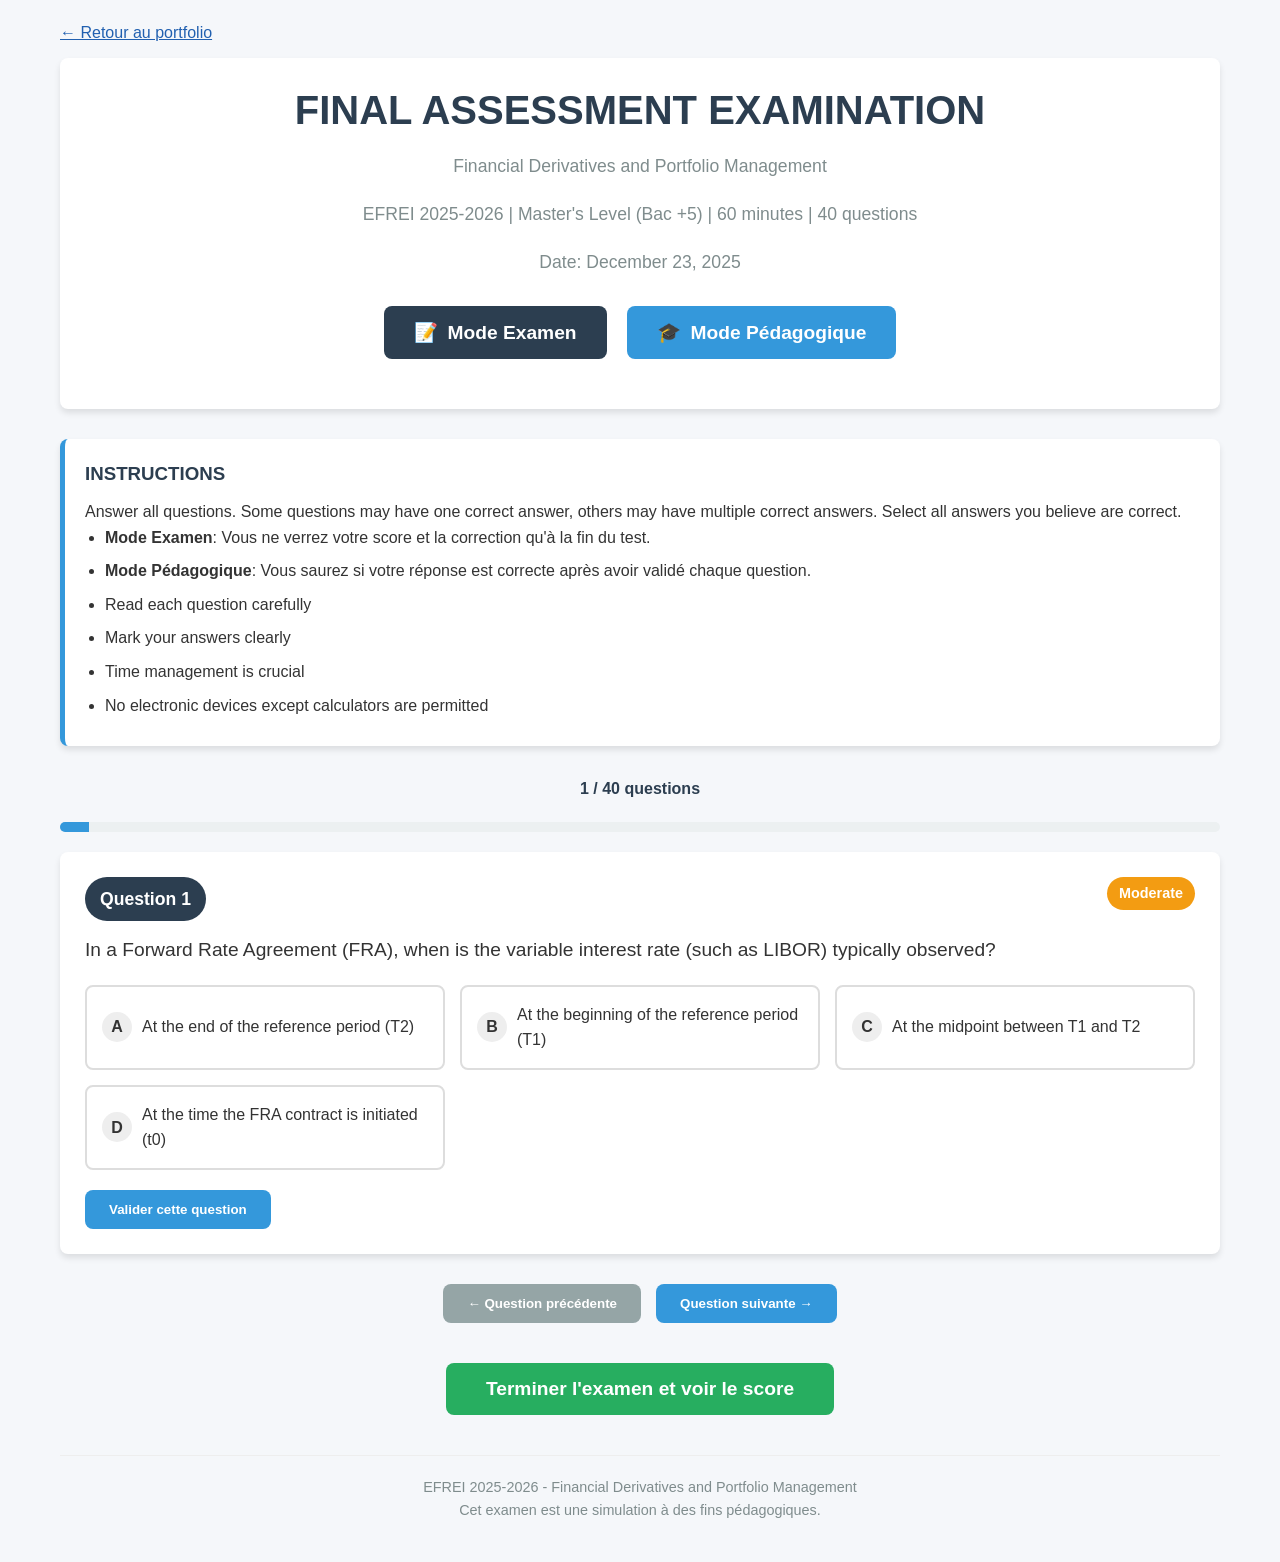
==== commit 8abf21a5: "Ajoute un lien de retour vers le portfolio dans le QCM" ====
--- a/qcm/index.html
+++ b/qcm/index.html
@@ -4,6 +4,7 @@
     <meta charset="UTF-8">
     <meta name="viewport" content="width=device-width, initial-scale=1.0">
     <title>QCM - Financial Derivatives and Portfolio Management</title>
+    <meta name="description" content="QCM de révision (40 questions) : produits dérivés et gestion de portefeuille, mode examen ou apprentissage.">
     <style>
         :root {
             --primary-color: #2c3e50;
@@ -474,6 +475,7 @@
     </style>
 </head>
 <body>
+    <p style="margin:0 0 12px"><a href="../" style="color:#2160b0">← Retour au portfolio</a></p>
     <header>
         <h1>FINAL ASSESSMENT EXAMINATION</h1>
         <div class="subtitle">Financial Derivatives and Portfolio Management</div>
